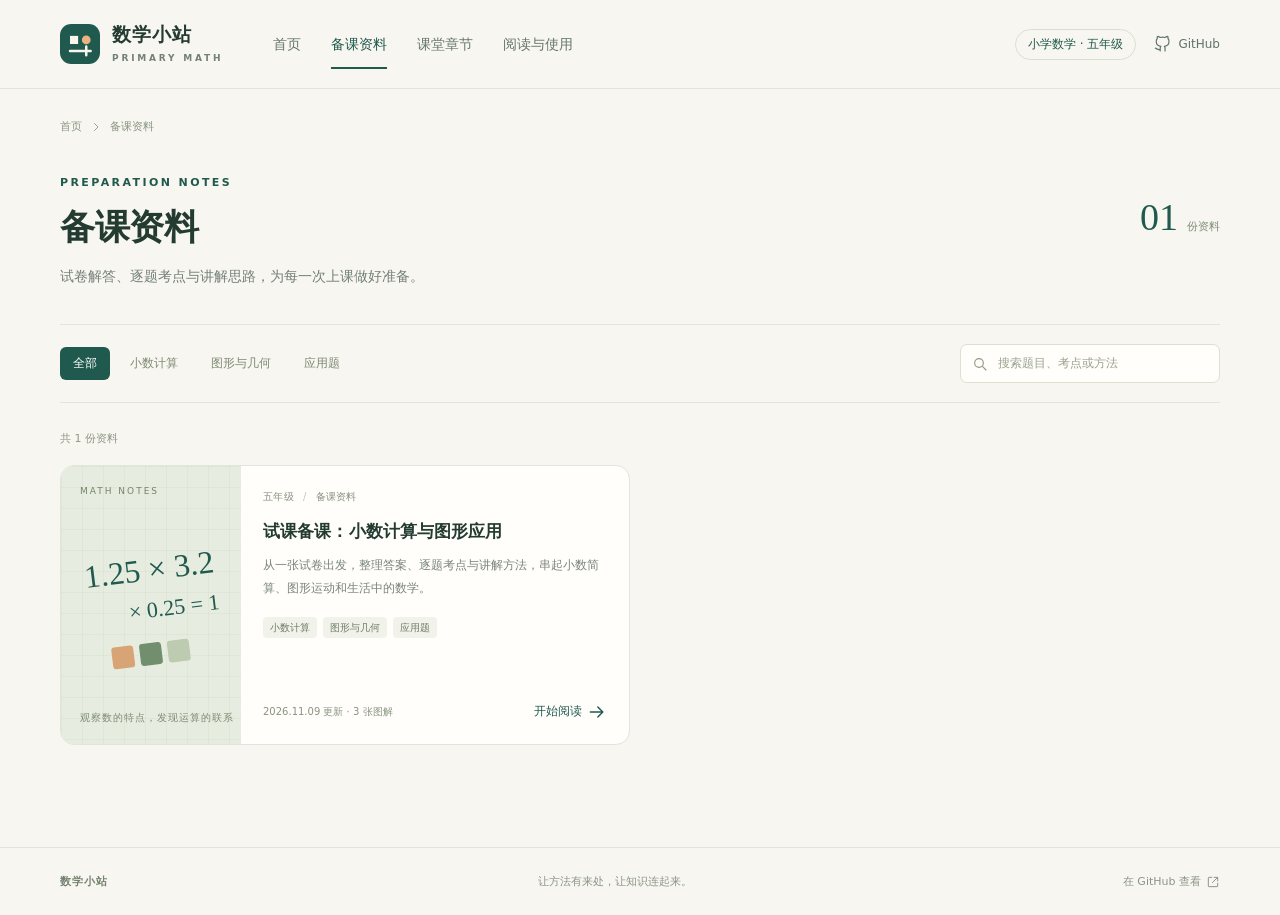
==== preparation/index.html @ 2e08a655 "Build math teaching portal and publish preparation materials" ====
<!doctype html>
<html lang="zh-CN">
<head>
  <meta charset="utf-8">
  <meta name="viewport" content="width=device-width, initial-scale=1">
  <title>备课资料 · 数学小站</title>
  <meta name="description" content="试卷解答、逐题考点与讲解思路，为每一次上课做好准备。">
  <meta name="theme-color" content="#20594e">
  <link rel="icon" type="image/svg+xml" href="../assets/favicon.svg">
  <link rel="stylesheet" href="../assets/site.css">
  <script src="../assets/site.js" defer></script>
</head>
<body id="top">
  <a class="skip" href="#main">跳到正文</a>
  <header class="site-header">
    <div class="shell header-inner">
      <a class="brand" href="../index.html" aria-label="数学小站首页">
        <img src="../assets/favicon.svg" alt="" width="40" height="40">
        <span class="brand-name">数学小站<span class="brand-en">PRIMARY MATH</span></span>
      </a>
      <nav class="main-nav" id="main-navigation" data-navigation aria-label="主导航"><a href="../index.html">首页</a><a href="index.html" aria-current="page">备课资料</a><a href="../chapters/index.html">课堂章节</a><a href="../index.html#guide">阅读与使用</a></nav>
      <div class="header-actions">
        <span class="grade-pill">小学数学 · 五年级</span>
        <a class="github-link" href="https://github.com/daiguashaoya/Primary_school_math" target="_blank" rel="noopener noreferrer" aria-label="打开 GitHub 仓库"><svg class="icon" viewBox="0 0 24 24" aria-hidden="true"><path d="M9 20c-5 1-5-2-7-2m14 4v-4a3.5 3.5 0 0 0-1-2.7c3.3-.4 6.7-1.6 6.7-7A5.4 5.4 0 0 0 20.2 4a5 5 0 0 0-.1-3s-1.2-.4-4 1.5a14 14 0 0 0-7.2 0C6.1.6 4.9 1 4.9 1a5 5 0 0 0-.1 3A5.4 5.4 0 0 0 3.3 8.3c0 5.4 3.4 6.6 6.7 7A3.5 3.5 0 0 0 9 18v4" transform="translate(0 1) scale(.92)"/></svg><span>GitHub</span></a>
        <button class="menu-toggle" type="button" aria-label="展开或收起导航" aria-controls="main-navigation" aria-expanded="false" data-menu-toggle><svg class="icon" viewBox="0 0 24 24" aria-hidden="true"><path d="M4 6h16M4 12h16M4 18h16"/></svg></button>
      </div>
    </div>
  </header>
  <main id="main" class="shell"><div class="breadcrumb" aria-label="当前位置"><a href="../index.html">首页</a><svg class="icon" viewBox="0 0 24 24" aria-hidden="true"><path d="m9 5 7 7-7 7"/></svg><span>备课资料</span></div><section class="library-intro"><div><div class="eyebrow">Preparation notes</div><h1>备课资料</h1><p>试卷解答、逐题考点与讲解思路，为每一次上课做好准备。</p></div><div class="library-count"><strong>01</strong><span>份资料</span></div></section><div class="library-toolbar"><div class="filter-list" role="group" aria-label="按考点筛选"><button type="button" class="filter" data-filter="全部" aria-pressed="true">全部</button><button type="button" class="filter" data-filter="小数计算" aria-pressed="false">小数计算</button><button type="button" class="filter" data-filter="图形与几何" aria-pressed="false">图形与几何</button><button type="button" class="filter" data-filter="应用题" aria-pressed="false">应用题</button></div><label class="search"><svg class="icon" viewBox="0 0 24 24" aria-hidden="true"><circle cx="10.5" cy="10.5" r="6.5"/><path d="m16 16 5 5"/></svg><span class="visually-hidden">搜索题目、考点或方法</span><input type="search" placeholder="搜索题目、考点或方法" data-search autocomplete="off"></label></div>
        <section class="library-results" aria-label="资料列表"><p class="results-count" data-results-count role="status" aria-live="polite">共 1 份资料</p><div class="library-grid"><article class="featured-note" data-entry data-topics="[&quot;小数计算&quot;, &quot;图形与几何&quot;, &quot;应用题&quot;]" data-search="试课备课：小数计算与图形应用 从一张试卷出发，整理答案、逐题考点与讲解方法，串起小数简算、图形运动和生活中的数学。 五年级 小数计算 图形与几何 应用题 试卷 乘法分配律 拆分因数 凑整 循环小数 轴对称 平移 旋转 去尾法 进一法 邮费 鲜花饼">
      <div class="note-cover" aria-hidden="true"><span class="cover-index">MATH NOTES</span><div class="cover-formula">1.25 × 3.2<span>× 0.25 = 1</span></div><div class="cover-boxes"><i></i><i></i><i></i></div><span class="cover-label">观察数的特点，发现运算的联系</span></div>
      <div class="note-body">
        <div class="note-meta"><span>五年级</span><span class="meta-divider">/</span><span>备课资料</span></div>
        <h3><a href="trial-decimals/index.html">试课备课：小数计算与图形应用</a></h3>
        <p>从一张试卷出发，整理答案、逐题考点与讲解方法，串起小数简算、图形运动和生活中的数学。</p><div class="topic-tags"><span class="topic-tag">小数计算</span><span class="topic-tag">图形与几何</span><span class="topic-tag">应用题</span></div>
        <div class="note-bottom"><span>2026.11.09 更新 · 3 张图解</span><a href="trial-decimals/index.html">开始阅读<svg class="icon" viewBox="0 0 24 24" aria-hidden="true"><path d="M4 12h15m-6-6 6 6-6 6"/></svg></a></div>
      </div>
    </article></div><div class="no-results" data-no-results hidden><p>暂时没有找到匹配的资料，试试其他关键词。</p><button type="button" data-reset-search>清除搜索与筛选</button></div></section></main>
  <footer class="site-footer"><div class="shell footer-inner"><span class="footer-brand">数学小站</span><p>让方法有来处，让知识连起来。</p><a href="https://github.com/daiguashaoya/Primary_school_math" target="_blank" rel="noopener noreferrer">在 GitHub 查看<svg class="icon" viewBox="0 0 24 24" aria-hidden="true"><path d="M14 4h6v6m0-6-9 9"/><path d="M10 4H5a1 1 0 0 0-1 1v14a1 1 0 0 0 1 1h14a1 1 0 0 0 1-1v-5"/></svg></a></div></footer>
</body>
</html>
---- assets/site.css ----
@charset "UTF-8";
:root{--paper:#f7f6f0;--white:#fffefa;--ink:#243b32;--muted:#738078;--green:#20594e;--green-dark:#17463c;--line:#e1e5db;--soft:#eaf0e5;--sand:#efe7d8;--orange:#b8764d;--radius:18px;--max:1160px}
*{box-sizing:border-box}html{scroll-behavior:smooth;scroll-padding-top:108px}body{margin:0;background:var(--paper);color:var(--ink);font-family:"Microsoft YaHei","PingFang SC","Noto Sans SC",system-ui,sans-serif;font-size:15px;line-height:1.75;-webkit-font-smoothing:antialiased}a{color:inherit;text-decoration:none}button,input{font:inherit}button,a,input{ -webkit-tap-highlight-color:transparent}button{cursor:pointer}button:disabled{cursor:default}img{max-width:100%;height:auto}::selection{background:#dce6d2}a:focus-visible,button:focus-visible,input:focus-visible{outline:3px solid #c68b57;outline-offset:4px}svg.icon{width:20px;height:20px;flex-shrink:0;stroke:currentColor;fill:none;stroke-width:1.7;stroke-linecap:round;stroke-linejoin:round}.shell{width:min(var(--max),calc(100% - 80px));margin-inline:auto}.skip{position:fixed;left:16px;top:-60px;z-index:99;background:var(--green);color:white;padding:10px 20px;border-radius:8px}.skip:focus{top:10px}
.site-header{position:sticky;top:0;z-index:30;background:rgb(247 246 240 / .95);border-bottom:1px solid var(--line);backdrop-filter:blur(16px)}.header-inner{height:88px;display:flex;align-items:center;gap:50px}.brand{display:flex;align-items:center;gap:12px;flex-shrink:0}.brand img{width:40px;height:40px}.brand-name{font-size:19px;line-height:1.25;font-weight:750;letter-spacing:1px}.brand-en{display:block;font-size:9px;line-height:1.5;letter-spacing:2.8px;color:var(--muted);margin-top:5px}.main-nav{display:flex;align-items:center;gap:30px;flex:1;height:100%}.main-nav>a{height:100%;display:flex;align-items:center;position:relative;font-size:14px;color:#67776d;white-space:nowrap}.main-nav>a:hover,.main-nav>a[aria-current]{color:var(--green)}.main-nav>a[aria-current]::after{content:"";position:absolute;bottom:19px;left:0;right:0;height:2px;background:var(--green)}.header-actions{display:flex;align-items:center;gap:18px}.grade-pill{font-size:12px;border:1px solid #d7dfd2;padding:4px 12px;border-radius:30px;color:var(--green);white-space:nowrap}.github-link{display:flex;align-items:center;gap:6px;font-size:12px;color:#60736a}.github-link svg{width:18px;height:18px}.menu-toggle{display:none;background:none;border:0;padding:6px;color:var(--green)}
.eyebrow{display:flex;align-items:center;gap:9px;font-size:11px;letter-spacing:2.4px;text-transform:uppercase;color:var(--green);font-weight:650}.eyebrow .dot{width:6px;height:6px;background:var(--green);border-radius:50%}.hero{display:grid;grid-template-columns:1fr 1.02fr;align-items:center;padding:53px 0 37px;gap:16px;min-height:510px}.hero h1{font-size:clamp(36px,4.1vw,52px);font-weight:700;letter-spacing:-1.6px;line-height:1.4;margin:19px 0 22px}.hero h1 span{color:var(--green)}.hero-description{font-size:15px;color:#718074;line-height:2.05;max-width:425px;margin:0 0 28px}.hero-actions{display:flex;align-items:center;gap:22px}.button{display:inline-flex;align-items:center;justify-content:center;gap:12px;padding:12px 20px;background:var(--green);color:#fffefa;font-size:14px;font-weight:550;border:1px solid var(--green);border-radius:8px;transition:background .18s,transform .18s;line-height:1.5}.button:hover{background:var(--green-dark);transform:translateY(-2px)}.button.secondary{background:var(--white);color:var(--green);border-color:#d7dfd2}.button.secondary:hover{background:var(--soft)}.text-link{display:inline-flex;align-items:center;gap:8px;font-size:13px;color:var(--green)}.text-link:hover{text-decoration:underline;text-underline-offset:5px}.hero-foot{display:flex;align-items:center;gap:12px;margin-top:30px;font-size:11px;color:#849086;letter-spacing:.5px}.hero-foot .dash{width:25px;height:1px;background:#bac6b6}.hero-art{position:relative;align-self:stretch;display:flex;align-items:center;justify-content:center;min-width:0}.hero-art>img{width:100%;max-width:565px}.art-caption{position:absolute;right:14px;bottom:16px;padding:7px 14px;border:1px solid #dae2d2;background:rgb(255 254 250 / .9);border-radius:20px;font-size:11px;color:#6c7c6d;box-shadow:0 4px 12px #203b2b05}
.entrances{display:grid;grid-template-columns:repeat(3,1fr);gap:18px;padding:0 0 56px}.entrance{display:block;background:var(--white);border:1px solid var(--line);border-radius:12px;padding:23px 24px 20px;transition:transform .2s,border-color .2s}.entrance:hover{transform:translateY(-3px);border-color:#afc1aa}.entrance-top{display:flex;justify-content:space-between;align-items:center;margin-bottom:16px}.entrance-icon{display:grid;place-items:center;width:34px;height:34px;border:1px solid #dce4d6;border-radius:9px;background:#f4f7ef;color:var(--green)}.entrance-number{font-size:10px;letter-spacing:2px;color:#a4ada0}.entrance h2{font-size:17px;margin:0 0 6px;font-weight:650}.entrance p{font-size:12px;color:#7a877c;margin:0 0 19px}.entrance-bottom{display:flex;align-items:center;justify-content:space-between;color:var(--green);font-size:11px}.entrance-bottom svg{width:17px;height:17px}.status-tag{display:inline-flex;align-items:center;gap:5px;padding:2px 8px;border-radius:4px;background:var(--soft);color:#627557;font-size:10px}.status-tag.muted{background:#f0efe9;color:#8c8f80}
.section-heading{display:flex;align-items:flex-end;justify-content:space-between;margin-bottom:23px}.section-heading .eyebrow{color:#899281;font-size:9px;letter-spacing:2.4px}.section-heading h2{font-size:25px;font-weight:650;letter-spacing:.3px;margin:5px 0 0}.recent-grid{display:grid;grid-template-columns:1.85fr 1fr;gap:22px}.featured-note{display:grid;grid-template-columns:220px 1fr;background:var(--white);border:1px solid var(--line);border-radius:14px;overflow:hidden;min-height:282px;transition:border-color .2s}.featured-note:hover{border-color:#a9bda4}.note-cover{position:relative;overflow:hidden;background-color:#e6ecdf;background-image:linear-gradient(#b5c2aa22 1px,transparent 1px),linear-gradient(90deg,#b5c2aa22 1px,transparent 1px);background-size:21px 21px;display:flex;flex-direction:column;align-items:center;justify-content:center;min-height:220px}.cover-index{position:absolute;top:18px;left:19px;font-size:9px;letter-spacing:2px;color:#73856a}.cover-formula{font-family:Georgia,serif;font-size:32px;color:var(--green);transform:rotate(-7deg);line-height:1.5}.cover-formula span{display:block;font-size:22px;margin-left:40px}.cover-boxes{display:flex;gap:6px;margin-top:17px;transform:rotate(-7deg)}.cover-boxes i{display:block;width:22px;height:22px;background:#d8a475;border-radius:3px}.cover-boxes i:nth-child(2){background:#718f6d}.cover-boxes i:nth-child(3){background:#bdcbb1}.cover-label{position:absolute;bottom:18px;left:19px;font-size:10px;letter-spacing:1px;color:#7e8b72}.note-body{display:flex;flex-direction:column;align-items:flex-start;padding:25px 25px 22px;min-width:0}.note-meta{display:flex;align-items:center;flex-wrap:wrap;gap:9px;font-size:10px;color:#879080;letter-spacing:.3px}.note-meta .meta-divider{color:#c0c8b9}.note-body h3{font-size:19px;line-height:1.65;margin:11px 0 9px;letter-spacing:.1px;font-weight:650}.note-body h3 a:hover{color:var(--green);text-decoration:underline;text-underline-offset:5px}.note-body p{font-size:12px;line-height:1.95;color:#7a857a;margin:0 0 16px}.topic-tags{display:flex;gap:6px;flex-wrap:wrap}.topic-tag{font-size:10px;color:#6e7c65;background:#f1f3eb;padding:2px 7px;border-radius:4px}.note-bottom{display:flex;justify-content:space-between;align-items:center;width:100%;margin-top:auto;padding-top:21px;color:#899381;font-size:10px}.note-bottom a{font-size:12px;font-weight:550;color:var(--green);display:flex;align-items:center;gap:5px}.method-card{background:#edeadd;border:1px solid #e3dfcf;border-radius:14px;padding:26px 27px;position:relative;overflow:hidden}.method-card .eyebrow{font-size:9px;color:#9b8c6d;letter-spacing:2px}.method-card h3{font-size:22px;line-height:1.65;margin:17px 0 12px;max-width:220px;font-weight:600}.method-card p{font-size:12px;line-height:1.9;color:#8b846e;margin:0 0 20px}.method-card .text-link{font-size:11px;color:#7a775d}.method-card::after{content:"＋";position:absolute;right:13px;bottom:-23px;font:110px Georgia,serif;color:#e0dbc8;pointer-events:none}
.guide{padding:57px 0 64px}.guide-panel{border-top:1px solid var(--line);padding-top:30px;display:grid;grid-template-columns:1fr 2.2fr;gap:38px}.guide-heading h2{font-size:21px;margin:8px 0 8px;font-weight:650}.guide-heading p{font-size:12px;color:var(--muted);margin:0}.guide-steps{display:grid;grid-template-columns:repeat(3,1fr);gap:26px}.guide-step>span{font-family:Georgia,serif;font-size:22px;color:#b7c1ad}.guide-step h3{font-size:14px;margin:5px 0;font-weight:600}.guide-step p{font-size:11px;color:#85907f;margin:0;line-height:1.9}.site-footer{border-top:1px solid var(--line);padding:24px 0;color:#8c9687;font-size:11px}.footer-inner{display:flex;align-items:center;justify-content:space-between;gap:20px}.footer-brand{font-weight:650;color:#74826e;letter-spacing:1px}.footer-inner p{margin:0}.footer-inner a{display:inline-flex;align-items:center;gap:5px}.footer-inner svg{width:14px;height:14px}
.breadcrumb{display:flex;align-items:center;flex-wrap:wrap;gap:8px;color:#899482;font-size:11px;padding-top:28px}.breadcrumb a:hover{color:var(--green)}.breadcrumb svg{width:12px;height:12px}.library-intro{padding:37px 0 26px;display:flex;align-items:flex-start;justify-content:space-between;gap:40px}.library-intro h1{font-size:35px;line-height:1.4;font-weight:650;margin:10px 0 12px;letter-spacing:-.5px}.library-intro p{font-size:14px;color:var(--muted);margin:0;max-width:610px}.library-count{padding-top:25px;color:#7e8e75;font-size:11px;display:flex;align-items:baseline;gap:9px;white-space:nowrap}.library-count strong{font-size:38px;font-family:Georgia,serif;line-height:1;color:var(--green);font-weight:400}.library-toolbar{display:flex;align-items:center;justify-content:space-between;gap:20px;border-top:1px solid var(--line);border-bottom:1px solid var(--line);padding:19px 0;margin:10px 0 26px}.filter-list{display:flex;align-items:center;gap:7px;flex-wrap:wrap}.filter{border:1px solid transparent;border-radius:6px;background:transparent;color:#7e8b74;padding:5px 12px;font-size:12px;white-space:nowrap}.filter[aria-pressed="true"]{background:var(--green);color:white}.filter:hover{border-color:#c5d1bd}.search{display:flex;align-items:center;gap:8px;min-width:260px;border:1px solid #d9e1d0;border-radius:7px;padding:7px 11px;background:var(--white);color:#8d9983}.search .icon{width:16px;height:16px}.search input{border:0;background:transparent;outline:0;width:100%;min-width:0;font-size:12px;color:var(--ink)}.search input::placeholder{color:#9aa28f}.search input:focus-visible{outline:none}.search:focus-within{outline:2px solid #b7c8aa;outline-offset:2px}.library-results{margin-bottom:58px;min-height:360px}.results-count{font-size:11px;color:#8d9785;margin:0 0 17px}.library-grid{display:grid;grid-template-columns:repeat(2,1fr);gap:20px}.library-grid .featured-note{grid-template-columns:180px 1fr;min-height:280px}.library-grid .note-body{padding:22px}.library-grid .note-body h3{font-size:17px}.empty-state{display:grid;justify-items:center;text-align:center;border:1px dashed #ccd7c2;border-radius:15px;background:#f0f3e9;padding:65px 25px;margin:22px 0 70px}.empty-symbol{display:grid;place-items:center;width:55px;height:55px;border:1px solid #d6dfce;border-radius:15px;background:var(--white);color:#839876;margin-bottom:18px}.empty-state h2{font-size:21px;font-weight:600;margin:0 0 10px}.empty-state p{font-size:13px;color:#7e8c74;max-width:440px;margin:0 0 24px}.no-results{padding:50px 20px;text-align:center;border:1px dashed #d3dccb;border-radius:12px;color:#7a8871}.no-results button{margin-top:12px;border:0;background:none;color:var(--green);text-decoration:underline;text-underline-offset:5px}.no-results p{margin:0}.visually-hidden{position:absolute;width:1px;height:1px;padding:0;margin:-1px;overflow:hidden;clip:rect(0,0,0,0);white-space:nowrap;border:0}[hidden]{display:none!important}
.reader-layout{display:grid;grid-template-columns:222px minmax(0,1fr);gap:42px;padding-top:29px;align-items:start}.reader-sidebar{position:sticky;top:116px;padding:12px 0 25px}.sidebar-label{font-size:10px;letter-spacing:1.8px;color:#97a08d;margin:0 0 16px}.toc{display:flex;flex-direction:column;gap:3px}.toc>a{font-size:12px;color:#7a8871;line-height:1.7;padding:7px 11px;border-left:2px solid #e2e7db;transition:background .15s,color .15s}.toc>a:hover,.toc>a.active{border-left-color:var(--green);color:var(--green);background:#edf1e5}.toc>a.toc-main{font-weight:650;color:var(--green);margin-top:10px}.toc>a.toc-sub{font-size:11px;padding-left:16px}.sidebar-resources{border-top:1px solid var(--line);margin-top:26px;padding-top:20px}.sidebar-resources>a{display:flex;align-items:center;gap:8px;color:#78886f;font-size:11px;padding:6px 0}.sidebar-resources>a:hover{color:var(--green)}.sidebar-resources svg{width:15px;height:15px}.reader-main{min-width:0;padding-bottom:60px}.reader-header{padding:13px 0 26px}.reader-header h1{font-size:31px;line-height:1.55;font-weight:650;letter-spacing:-.5px;margin:14px 0 13px}.reader-header p{font-size:13px;color:#7e8976;line-height:1.95;max-width:760px;margin:0 0 16px}.reader-header .note-meta{font-size:11px}.reader-actions{display:flex;align-items:center;gap:10px;flex-wrap:wrap;margin-top:24px}.reader-actions .button{padding:9px 15px;font-size:12px}.reader-actions .button svg{width:16px;height:16px}.reader-switch{display:flex;gap:26px;border-top:1px solid var(--line);border-bottom:1px solid var(--line);padding:16px 0;margin:0 0 27px;align-items:center;font-size:12px;color:var(--green)}.reader-switch span{margin-left:auto;color:#93a087;font-size:10px}.reading-section{background:var(--white);border:1px solid var(--line);border-radius:14px;padding:30px 32px 28px;margin-bottom:28px;scroll-margin-top:108px;min-width:0}.section-label{display:flex;gap:9px;align-items:center;font-size:10px;letter-spacing:2px;text-transform:uppercase;color:#859677;margin-bottom:14px}.section-label span{width:20px;height:1px;background:#a5b398}.reading-section>h2{font-size:25px;font-weight:650;margin:0 0 24px;line-height:1.5}.prose{font-size:14px;line-height:1.95;color:#47564b;overflow-wrap:anywhere}.prose p{margin:13px 0}.prose h3{font-size:20px;color:var(--ink);margin:34px 0 15px;padding-bottom:10px;border-bottom:1px solid #e5e9de;font-weight:650;scroll-margin-top:108px}.prose h4{font-size:17px;color:#315948;line-height:1.7;margin:28px 0 12px;font-weight:650;scroll-margin-top:108px}.prose h5{font-size:15px;color:#315948;margin:23px 0 11px}.prose h6{font-size:14px;margin:22px 0 10px}.prose strong{color:#2e4a38;font-weight:650}.prose a{color:#32785c;text-decoration:underline;text-underline-offset:3px}.prose ul,.prose ol{padding-left:1.6em}.prose li{margin:7px 0;padding-left:3px}.prose li::marker{color:#7c9a69}.prose .table-wrap{max-width:100%;overflow-x:auto;margin:19px 0;border:1px solid #dfe5d8;border-radius:7px}.prose table{width:100%;border-collapse:collapse;font-size:12px;line-height:1.85}.prose th{font-weight:600;background:#eef2e7;color:#38573b}.prose th,.prose td{padding:11px 12px;border-right:1px solid #e3e8dd;border-bottom:1px solid #e3e8dd;text-align:left;vertical-align:top;min-width:80px}.prose th:last-child,.prose td:last-child{border-right:0}.prose tr:last-child td{border-bottom:0}.prose tbody tr:nth-child(even){background:#fafbf6}.prose img{display:block;max-width:100%;height:auto;margin:23px auto;border:1px solid #e2e7dc;border-radius:7px;background:white}.prose pre{font-family:Consolas,"Courier New",monospace;background:#f0f3e9;border-left:3px solid #98ae83;padding:18px 22px;line-height:1.6;font-size:13px;overflow-x:auto;border-radius:0 7px 7px 0}.prose code{font-family:Consolas,"Courier New",monospace;background:#f0f3e9;padding:2px 5px;border-radius:4px;font-size:.95em}.prose pre code{padding:0;background:none}.prose hr{border:0;border-top:1px solid #e2e7dc;margin:32px 0}.back-top{display:inline-flex;gap:7px;align-items:center;font-size:12px;color:#718366}.back-top svg{width:16px;height:16px}.reader-mobile-toc{display:none}.reading-progress{height:2px;background:var(--green);position:absolute;bottom:-1px;left:0;width:0;transition:width .1s linear}
@media(min-width:1400px){.hero{padding-top:65px;padding-bottom:45px}.hero h1{font-size:56px}.hero-art>img{max-width:575px}}
@media(max-width:1100px){.header-inner{gap:30px}.main-nav{gap:22px}.hero h1{font-size:42px}.hero-description{font-size:14px}.hero-art{margin-right:-15px}.featured-note{grid-template-columns:180px 1fr}.note-body{padding:22px}.note-body h3{font-size:17px}.recent-grid{grid-template-columns:1.8fr 1fr}.method-card{padding:24px}.method-card h3{font-size:20px}.library-grid{grid-template-columns:1fr}.reader-layout{grid-template-columns:190px minmax(0,1fr);gap:25px}.reading-section{padding:26px}.guide-panel{gap:25px}}
@media(max-width:800px){.shell{width:calc(100% - 40px)}.header-inner{height:76px;gap:23px}.brand-name{font-size:17px}.brand img{width:35px;height:35px}.brand-en{font-size:8px;letter-spacing:2.2px}.main-nav{gap:20px}.main-nav>a{font-size:12px}.main-nav>a[aria-current]::after{bottom:15px}.header-actions{gap:10px}.github-link span{display:none}.grade-pill{display:none}.hero{min-height:0;padding-top:39px;grid-template-columns:1fr 1fr;gap:0}.hero h1{font-size:35px;letter-spacing:-1px}.hero-description{font-size:12px}.hero-actions{gap:14px}.hero-actions .button{padding:10px 13px;font-size:12px}.hero-actions .text-link{font-size:11px}.hero-foot{font-size:10px;margin-top:22px;gap:8px}.hero-foot .dash{width:15px}.art-caption{font-size:9px;right:0;bottom:13px;padding:5px 9px}.entrances{gap:11px;padding-bottom:39px}.entrance{padding:17px}.entrance h2{font-size:15px}.entrance p{font-size:11px;min-height:38px}.entrance-top{margin-bottom:13px}.section-heading h2{font-size:22px}.recent-grid{grid-template-columns:1fr}.method-card{display:none}.featured-note{grid-template-columns:210px 1fr}.guide{padding:39px 0 43px}.guide-panel{grid-template-columns:1fr}.guide-heading p{display:none}.guide-steps{gap:22px}.reader-layout{display:block;padding-top:18px}.reader-sidebar{display:none}.reader-header{padding-top:6px}.reader-header h1{font-size:27px}.reader-mobile-toc{display:block;margin:0 0 22px;border:1px solid var(--line);border-radius:9px;padding:10px 15px;background:#edf1e6;color:var(--green);font-size:12px}.reader-mobile-toc summary{cursor:pointer}.reader-mobile-toc .toc{padding:10px 0 3px}.reader-switch{margin-top:0}.reading-section{padding:25px}.reading-section>h2{font-size:23px}.footer-inner{flex-wrap:wrap;gap:9px 20px}.footer-inner p{flex:1;min-width:220px}}
@media(max-width:580px){html{scroll-padding-top:88px}.header-inner{height:70px;justify-content:space-between;gap:10px}.header-actions{margin-left:auto;gap:14px}.menu-toggle{display:flex}.main-nav{display:none;position:absolute;top:70px;left:0;right:0;height:auto;flex-direction:column;align-items:stretch;gap:0;background:var(--paper);padding:9px 20px 17px;border-bottom:1px solid var(--line);box-shadow:0 9px 15px #20352705}.main-nav.is-open{display:flex}.main-nav>a{font-size:14px;padding:10px 15px;border-radius:6px;height:auto}.main-nav>a[aria-current]{background:#eaf0e2}.main-nav>a[aria-current]::after{display:none}.hero{display:flex;flex-direction:column;align-items:stretch;padding:32px 0 22px}.hero h1{font-size:37px;line-height:1.42;margin:17px 0}.hero-description{font-size:13px;max-width:360px;margin-bottom:22px}.hero .eyebrow{font-size:10px}.hero-actions .button{padding:12px 17px;font-size:13px}.hero-actions .text-link{font-size:12px}.hero-actions{gap:22px}.hero-foot{margin-top:20px}.hero-art{margin:5px 0 0;min-height:0}.hero-art>img{max-width:390px;margin:-4px auto -3px}.art-caption{right:3px;bottom:4px;font-size:10px}.entrances{grid-template-columns:1fr;gap:10px;padding:12px 0 34px}.entrance{display:grid;grid-template-columns:38px 1fr 28px;column-gap:13px;padding:17px 18px;align-items:center}.entrance-top{margin:0;grid-row:1/3}.entrance-number{display:none}.entrance h2{font-size:15px;grid-column:2;margin-bottom:2px}.entrance p{font-size:11px;min-height:0;margin:0;grid-column:2;grid-row:2}.entrance-bottom{grid-column:3;grid-row:1/3;justify-content:flex-end}.entrance-bottom .status-tag{display:none}.section-heading{gap:10px}.section-heading h2{font-size:21px}.section-heading .text-link{font-size:11px}.featured-note{grid-template-columns:1fr}.note-cover{min-height:170px;align-items:flex-start;padding-left:32px}.cover-formula{font-size:30px;transform:rotate(-5deg);margin-left:25px}.cover-formula span{display:inline;font-size:25px;margin-left:8px}.cover-boxes{position:absolute;right:24px;bottom:34px}.cover-label{bottom:14px;font-size:9px}.cover-index{font-size:8px;top:13px}.note-body{padding:21px 22px}.note-body h3{font-size:19px}.note-body p{font-size:12px}.note-bottom{padding-top:22px}.topic-tag{font-size:10px}.guide-panel{padding-top:24px;gap:21px}.guide-heading h2{font-size:20px}.guide-steps{grid-template-columns:1fr;gap:16px}.guide-step{position:relative;padding-left:38px}.guide-step>span{position:absolute;top:0;left:0;font-size:21px}.guide-step h3{margin:0 0 4px}.guide-step p{font-size:12px}.site-footer{padding:20px 0}.footer-inner{display:grid;grid-template-columns:1fr auto;gap:5px}.footer-inner p{font-size:10px;grid-column:1/-1;grid-row:2}.footer-inner>a{grid-column:2;grid-row:1}.breadcrumb{padding-top:20px;font-size:10px}.library-intro{padding:27px 0 22px;gap:15px}.library-intro h1{font-size:30px;margin-top:9px}.library-intro p{font-size:12px}.library-count{padding-top:20px;gap:4px;font-size:10px}.library-count strong{font-size:29px}.library-toolbar{flex-direction:column;align-items:stretch;gap:13px;padding:15px 0}.filter-list{gap:3px}.filter{font-size:11px;padding:5px 10px}.search{min-width:0;width:100%;padding:9px 12px}.search input{font-size:12px}.library-grid .featured-note{grid-template-columns:1fr}.library-grid .note-cover{min-height:160px}.empty-state{padding:45px 20px;margin-top:10px}.empty-state h2{font-size:19px}.empty-state p{font-size:12px}.reader-header h1{font-size:25px}.reader-header p{font-size:12px}.reader-switch{gap:24px;padding:13px 0}.reader-switch span{display:none}.reading-section{padding:22px 17px;border-radius:11px;margin-inline:-4px}.reading-section>h2{font-size:22px;margin-bottom:19px}.prose{font-size:13px;line-height:1.95}.prose h3{font-size:18px;margin-top:27px}.prose h4{font-size:15px;margin-top:24px}.prose h5{font-size:14px}.prose table{font-size:11px}.prose th,.prose td{padding:9px;min-width:90px}.reader-actions{gap:8px}.reader-actions .button{font-size:11px;padding:8px 11px}.reader-main{padding-bottom:36px}.reader-mobile-toc{margin-bottom:18px}.prose ul,.prose ol{padding-left:1.5em}.prose img{margin:18px auto}}
@media(prefers-reduced-motion:reduce){html{scroll-behavior:auto}*,*::before,*::after{transition:none!important;animation:none!important}}
@media print{@page{size:A4;margin:15mm 13mm}body{font-size:10pt;color:#18251b;background:white}.site-header,.site-footer,.breadcrumb,.reader-sidebar,.reader-actions,.reader-switch,.reader-mobile-toc,.back-top,.skip{display:none!important}.shell{width:100%;max-width:none}.reader-layout{display:block;padding:0}.reader-main{padding:0}.reader-header{padding:0 0 15px}.reader-header h1{font-size:19pt}.reader-header p{font-size:9pt}.reading-section{border:0;padding:0;margin:0;break-before:page}.section-label{margin-bottom:8px}.reading-section>h2{font-size:17pt}.prose{font-size:9.5pt;line-height:1.7;color:#222}.prose h3{font-size:14pt;margin-top:22px}.prose h4{font-size:11pt;margin-top:18px}.prose h5{font-size:10pt}.prose h3,.prose h4,.prose h5{break-after:avoid}.prose .table-wrap{overflow:visible;border-radius:0}.prose table{font-size:8.5pt}.prose th,.prose td{padding:6px 8px;min-width:0}.prose tr{break-inside:avoid}.prose thead{display:table-header-group}.prose img{break-inside:avoid;max-height:205mm;object-fit:contain}.prose pre{break-inside:avoid;font-size:9pt}.prose a{color:inherit;text-decoration:none}.prose a[href^="http"]{overflow-wrap:anywhere}.hero,.entrances,.recent-grid,.guide-panel{display:block}.entrance,.featured-note{break-inside:avoid}.hero-art,.method-card{display:none}}
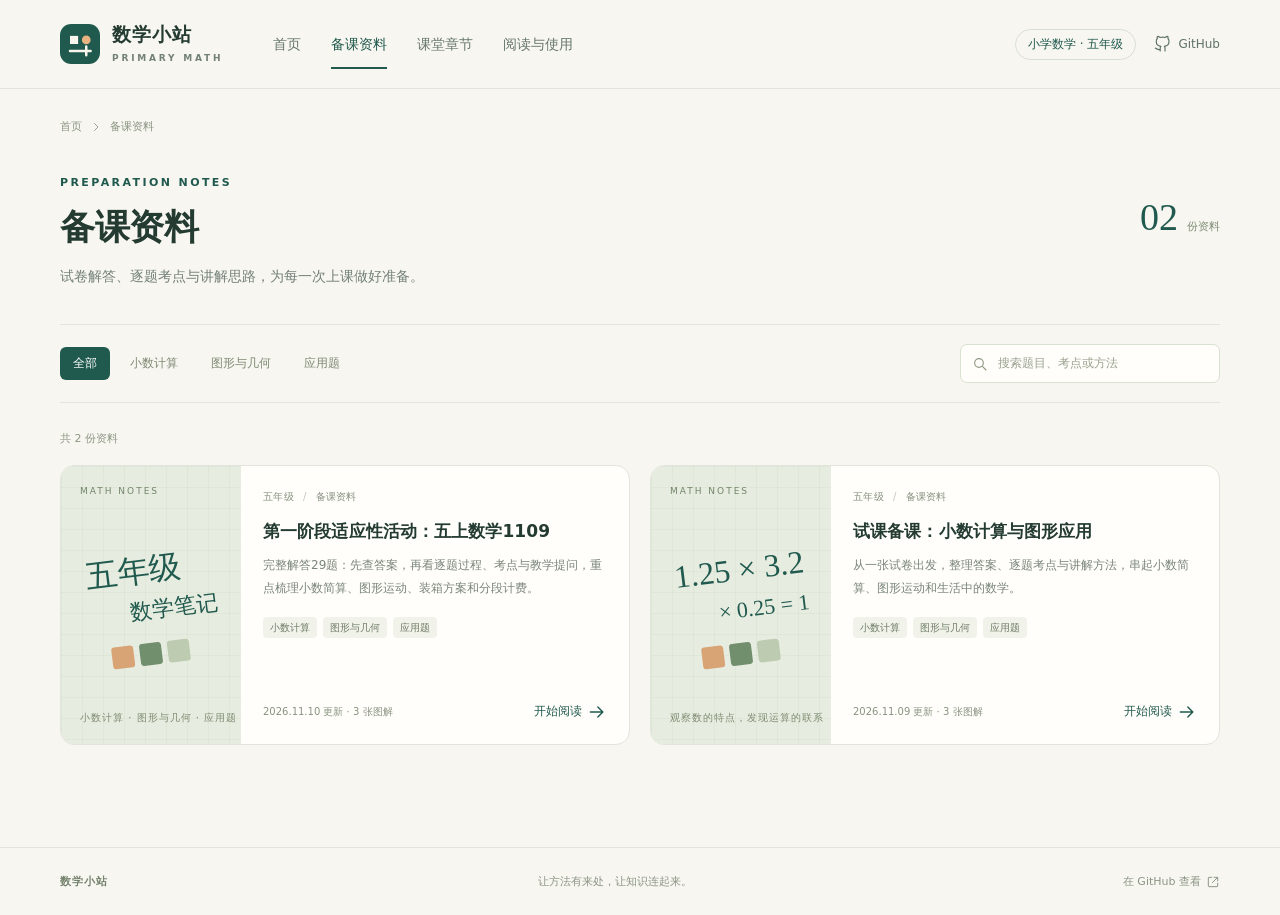
==== commit 6215546f: "Add complete solutions and teaching notes for phase one math paper" ====
--- a/preparation/index.html
+++ b/preparation/index.html
@@ -26,8 +26,16 @@
       </div>
     </div>
   </header>
-  <main id="main" class="shell"><div class="breadcrumb" aria-label="当前位置"><a href="../index.html">首页</a><svg class="icon" viewBox="0 0 24 24" aria-hidden="true"><path d="m9 5 7 7-7 7"/></svg><span>备课资料</span></div><section class="library-intro"><div><div class="eyebrow">Preparation notes</div><h1>备课资料</h1><p>试卷解答、逐题考点与讲解思路，为每一次上课做好准备。</p></div><div class="library-count"><strong>01</strong><span>份资料</span></div></section><div class="library-toolbar"><div class="filter-list" role="group" aria-label="按考点筛选"><button type="button" class="filter" data-filter="全部" aria-pressed="true">全部</button><button type="button" class="filter" data-filter="小数计算" aria-pressed="false">小数计算</button><button type="button" class="filter" data-filter="图形与几何" aria-pressed="false">图形与几何</button><button type="button" class="filter" data-filter="应用题" aria-pressed="false">应用题</button></div><label class="search"><svg class="icon" viewBox="0 0 24 24" aria-hidden="true"><circle cx="10.5" cy="10.5" r="6.5"/><path d="m16 16 5 5"/></svg><span class="visually-hidden">搜索题目、考点或方法</span><input type="search" placeholder="搜索题目、考点或方法" data-search autocomplete="off"></label></div>
-        <section class="library-results" aria-label="资料列表"><p class="results-count" data-results-count role="status" aria-live="polite">共 1 份资料</p><div class="library-grid"><article class="featured-note" data-entry data-topics="[&quot;小数计算&quot;, &quot;图形与几何&quot;, &quot;应用题&quot;]" data-search="试课备课：小数计算与图形应用 从一张试卷出发，整理答案、逐题考点与讲解方法，串起小数简算、图形运动和生活中的数学。 五年级 小数计算 图形与几何 应用题 试卷 乘法分配律 拆分因数 凑整 循环小数 轴对称 平移 旋转 去尾法 进一法 邮费 鲜花饼">
+  <main id="main" class="shell"><div class="breadcrumb" aria-label="当前位置"><a href="../index.html">首页</a><svg class="icon" viewBox="0 0 24 24" aria-hidden="true"><path d="m9 5 7 7-7 7"/></svg><span>备课资料</span></div><section class="library-intro"><div><div class="eyebrow">Preparation notes</div><h1>备课资料</h1><p>试卷解答、逐题考点与讲解思路，为每一次上课做好准备。</p></div><div class="library-count"><strong>02</strong><span>份资料</span></div></section><div class="library-toolbar"><div class="filter-list" role="group" aria-label="按考点筛选"><button type="button" class="filter" data-filter="全部" aria-pressed="true">全部</button><button type="button" class="filter" data-filter="小数计算" aria-pressed="false">小数计算</button><button type="button" class="filter" data-filter="图形与几何" aria-pressed="false">图形与几何</button><button type="button" class="filter" data-filter="应用题" aria-pressed="false">应用题</button></div><label class="search"><svg class="icon" viewBox="0 0 24 24" aria-hidden="true"><circle cx="10.5" cy="10.5" r="6.5"/><path d="m16 16 5 5"/></svg><span class="visually-hidden">搜索题目、考点或方法</span><input type="search" placeholder="搜索题目、考点或方法" data-search autocomplete="off"></label></div>
+        <section class="library-results" aria-label="资料列表"><p class="results-count" data-results-count role="status" aria-live="polite">共 2 份资料</p><div class="library-grid"><article class="featured-note" data-entry data-topics="[&quot;小数计算&quot;, &quot;图形与几何&quot;, &quot;应用题&quot;]" data-search="第一阶段适应性活动：五上数学1109 完整解答29题：先查答案，再看逐题过程、考点与教学提问，重点梳理小数简算、图形运动、装箱方案和分段计费。 五年级 小数计算 图形与几何 应用题 第一阶段 适应性活动 1109 试卷 乘法分配律 拆分因数 乘法结合律 循环小数 逆推法 枚举 轴对称 平移 旋转 观察组合体 进一法 去尾法 苹果 代驾 分段计费">
+      <div class="note-cover" aria-hidden="true"><span class="cover-index">MATH NOTES</span><div class="cover-formula">五年级<span>数学笔记</span></div><div class="cover-boxes"><i></i><i></i><i></i></div><span class="cover-label">小数计算 · 图形与几何 · 应用题</span></div>
+      <div class="note-body">
+        <div class="note-meta"><span>五年级</span><span class="meta-divider">/</span><span>备课资料</span></div>
+        <h3><a href="phase-one-1109/index.html">第一阶段适应性活动：五上数学1109</a></h3>
+        <p>完整解答29题：先查答案，再看逐题过程、考点与教学提问，重点梳理小数简算、图形运动、装箱方案和分段计费。</p><div class="topic-tags"><span class="topic-tag">小数计算</span><span class="topic-tag">图形与几何</span><span class="topic-tag">应用题</span></div>
+        <div class="note-bottom"><span>2026.11.10 更新 · 3 张图解</span><a href="phase-one-1109/index.html">开始阅读<svg class="icon" viewBox="0 0 24 24" aria-hidden="true"><path d="M4 12h15m-6-6 6 6-6 6"/></svg></a></div>
+      </div>
+    </article><article class="featured-note" data-entry data-topics="[&quot;小数计算&quot;, &quot;图形与几何&quot;, &quot;应用题&quot;]" data-search="试课备课：小数计算与图形应用 从一张试卷出发，整理答案、逐题考点与讲解方法，串起小数简算、图形运动和生活中的数学。 五年级 小数计算 图形与几何 应用题 试卷 乘法分配律 拆分因数 凑整 循环小数 轴对称 平移 旋转 去尾法 进一法 邮费 鲜花饼">
       <div class="note-cover" aria-hidden="true"><span class="cover-index">MATH NOTES</span><div class="cover-formula">1.25 × 3.2<span>× 0.25 = 1</span></div><div class="cover-boxes"><i></i><i></i><i></i></div><span class="cover-label">观察数的特点，发现运算的联系</span></div>
       <div class="note-body">
         <div class="note-meta"><span>五年级</span><span class="meta-divider">/</span><span>备课资料</span></div>
--- a/assets/site.css
+++ b/assets/site.css
@@ -14,3 +14,6 @@
 @media(max-width:580px){html{scroll-padding-top:88px}.header-inner{height:70px;justify-content:space-between;gap:10px}.header-actions{margin-left:auto;gap:14px}.menu-toggle{display:flex}.main-nav{display:none;position:absolute;top:70px;left:0;right:0;height:auto;flex-direction:column;align-items:stretch;gap:0;background:var(--paper);padding:9px 20px 17px;border-bottom:1px solid var(--line);box-shadow:0 9px 15px #20352705}.main-nav.is-open{display:flex}.main-nav>a{font-size:14px;padding:10px 15px;border-radius:6px;height:auto}.main-nav>a[aria-current]{background:#eaf0e2}.main-nav>a[aria-current]::after{display:none}.hero{display:flex;flex-direction:column;align-items:stretch;padding:32px 0 22px}.hero h1{font-size:37px;line-height:1.42;margin:17px 0}.hero-description{font-size:13px;max-width:360px;margin-bottom:22px}.hero .eyebrow{font-size:10px}.hero-actions .button{padding:12px 17px;font-size:13px}.hero-actions .text-link{font-size:12px}.hero-actions{gap:22px}.hero-foot{margin-top:20px}.hero-art{margin:5px 0 0;min-height:0}.hero-art>img{max-width:390px;margin:-4px auto -3px}.art-caption{right:3px;bottom:4px;font-size:10px}.entrances{grid-template-columns:1fr;gap:10px;padding:12px 0 34px}.entrance{display:grid;grid-template-columns:38px 1fr 28px;column-gap:13px;padding:17px 18px;align-items:center}.entrance-top{margin:0;grid-row:1/3}.entrance-number{display:none}.entrance h2{font-size:15px;grid-column:2;margin-bottom:2px}.entrance p{font-size:11px;min-height:0;margin:0;grid-column:2;grid-row:2}.entrance-bottom{grid-column:3;grid-row:1/3;justify-content:flex-end}.entrance-bottom .status-tag{display:none}.section-heading{gap:10px}.section-heading h2{font-size:21px}.section-heading .text-link{font-size:11px}.featured-note{grid-template-columns:1fr}.note-cover{min-height:170px;align-items:flex-start;padding-left:32px}.cover-formula{font-size:30px;transform:rotate(-5deg);margin-left:25px}.cover-formula span{display:inline;font-size:25px;margin-left:8px}.cover-boxes{position:absolute;right:24px;bottom:34px}.cover-label{bottom:14px;font-size:9px}.cover-index{font-size:8px;top:13px}.note-body{padding:21px 22px}.note-body h3{font-size:19px}.note-body p{font-size:12px}.note-bottom{padding-top:22px}.topic-tag{font-size:10px}.guide-panel{padding-top:24px;gap:21px}.guide-heading h2{font-size:20px}.guide-steps{grid-template-columns:1fr;gap:16px}.guide-step{position:relative;padding-left:38px}.guide-step>span{position:absolute;top:0;left:0;font-size:21px}.guide-step h3{margin:0 0 4px}.guide-step p{font-size:12px}.site-footer{padding:20px 0}.footer-inner{display:grid;grid-template-columns:1fr auto;gap:5px}.footer-inner p{font-size:10px;grid-column:1/-1;grid-row:2}.footer-inner>a{grid-column:2;grid-row:1}.breadcrumb{padding-top:20px;font-size:10px}.library-intro{padding:27px 0 22px;gap:15px}.library-intro h1{font-size:30px;margin-top:9px}.library-intro p{font-size:12px}.library-count{padding-top:20px;gap:4px;font-size:10px}.library-count strong{font-size:29px}.library-toolbar{flex-direction:column;align-items:stretch;gap:13px;padding:15px 0}.filter-list{gap:3px}.filter{font-size:11px;padding:5px 10px}.search{min-width:0;width:100%;padding:9px 12px}.search input{font-size:12px}.library-grid .featured-note{grid-template-columns:1fr}.library-grid .note-cover{min-height:160px}.empty-state{padding:45px 20px;margin-top:10px}.empty-state h2{font-size:19px}.empty-state p{font-size:12px}.reader-header h1{font-size:25px}.reader-header p{font-size:12px}.reader-switch{gap:24px;padding:13px 0}.reader-switch span{display:none}.reading-section{padding:22px 17px;border-radius:11px;margin-inline:-4px}.reading-section>h2{font-size:22px;margin-bottom:19px}.prose{font-size:13px;line-height:1.95}.prose h3{font-size:18px;margin-top:27px}.prose h4{font-size:15px;margin-top:24px}.prose h5{font-size:14px}.prose table{font-size:11px}.prose th,.prose td{padding:9px;min-width:90px}.reader-actions{gap:8px}.reader-actions .button{font-size:11px;padding:8px 11px}.reader-main{padding-bottom:36px}.reader-mobile-toc{margin-bottom:18px}.prose ul,.prose ol{padding-left:1.5em}.prose img{margin:18px auto}}
 @media(prefers-reduced-motion:reduce){html{scroll-behavior:auto}*,*::before,*::after{transition:none!important;animation:none!important}}
 @media print{@page{size:A4;margin:15mm 13mm}body{font-size:10pt;color:#18251b;background:white}.site-header,.site-footer,.breadcrumb,.reader-sidebar,.reader-actions,.reader-switch,.reader-mobile-toc,.back-top,.skip{display:none!important}.shell{width:100%;max-width:none}.reader-layout{display:block;padding:0}.reader-main{padding:0}.reader-header{padding:0 0 15px}.reader-header h1{font-size:19pt}.reader-header p{font-size:9pt}.reading-section{border:0;padding:0;margin:0;break-before:page}.section-label{margin-bottom:8px}.reading-section>h2{font-size:17pt}.prose{font-size:9.5pt;line-height:1.7;color:#222}.prose h3{font-size:14pt;margin-top:22px}.prose h4{font-size:11pt;margin-top:18px}.prose h5{font-size:10pt}.prose h3,.prose h4,.prose h5{break-after:avoid}.prose .table-wrap{overflow:visible;border-radius:0}.prose table{font-size:8.5pt}.prose th,.prose td{padding:6px 8px;min-width:0}.prose tr{break-inside:avoid}.prose thead{display:table-header-group}.prose img{break-inside:avoid;max-height:205mm;object-fit:contain}.prose pre{break-inside:avoid;font-size:9pt}.prose a{color:inherit;text-decoration:none}.prose a[href^="http"]{overflow-wrap:anywhere}.hero,.entrances,.recent-grid,.guide-panel{display:block}.entrance,.featured-note{break-inside:avoid}.hero-art,.method-card{display:none}}
+
+/* Keep every question reachable in long lesson tables of contents. */
+.reader-sidebar{max-height:calc(100vh - 132px);overflow-y:auto;overscroll-behavior:contain}
